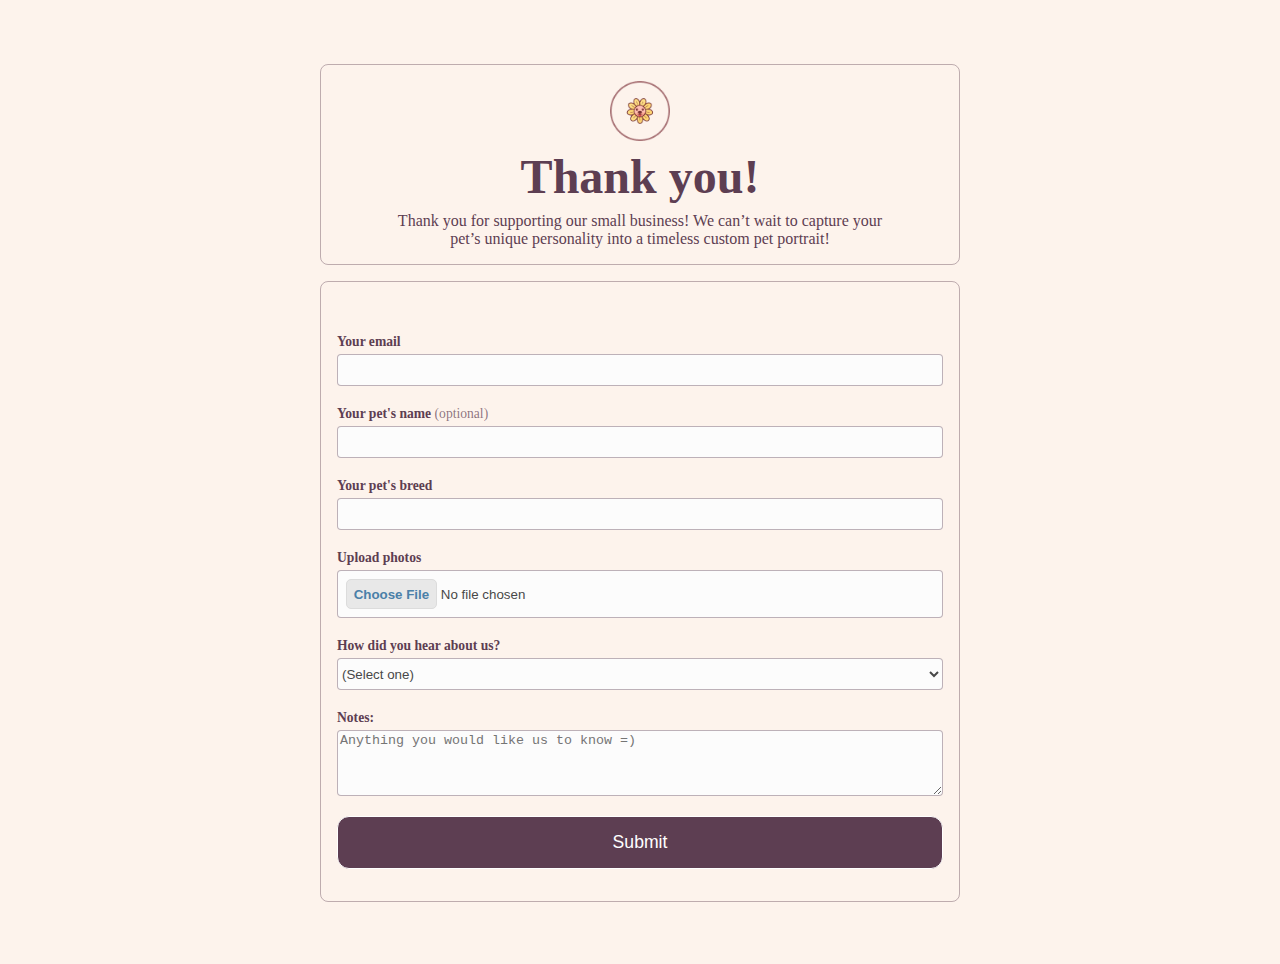
==== myCode/fluffles/index.html @ f0359456 "Add files via upload" ====
<!DOCTYPE html>
<html lang="en">

<head>
    <meta charset="UTF-8" />
    <title>Pet Info Form</title>
    <link rel="stylesheet" href="styles.css" />
</head>

<body>
    <div class="title">
        <img src="images/logo.png" alt="logo">
        <h1>Thank you!</h1>
        <p>Thank you for supporting our small business! We can’t wait to capture your pet’s unique personality into a timeless
        custom pet portrait!</p>
    </div>
    <div class="content">
        <form method="post" action="https://register-demo.freecodecamp.org">
            <fieldset>
                <label for="email" class="bold">Your email
                    <input id="email" name="email" type="email" required /></label>
                <label for="pet-name" class="bold">Your pet's name <span class="light">(optional)</span>
                    <input id="breed" name="breed" type="text" /></label>
                <label for="breed" class="bold">Your pet's breed
                    <input id="breed" name="breed" type="text" /></label>
                <label class="bold" for="pet-picture">Upload photos
                    <input id="pet-picture" type="file" name="file" /></label>
                <label for="referrer" class="bold">How did you hear about us?
                    <select id="referrer" name="referrer">
                        <option value="">(Select one)</option>
                        <option value="1">In-person</option>
                        <option value="2">Instagram</option>
                        <option value="4">Other</option>
                    </select>
                </label>
                <label for="bio" class="bold">Notes:
                    <textarea id="bio" name="bio" rows="4" cols="2"
                        placeholder="Anything you would like us to know =)"></textarea>
                </label>
            </fieldset>
            <input type="submit" value="Submit" />
        </form>
    </div>
</body>
<script src="scripts.js"></script>

</html>
---- myCode/fluffles/styles.css ----
body {
    width: 100%;
    height: 100vh;
    margin: 0;
    background-color: #FDF3EC;
    color: #f5f6f7;
    font-family: Inter;
    font-size: 16px;

* {
    box-sizing: border-box;
}

.title {
    display: flex;
    color: #5D3E52;
    flex-direction: column;
    align-items: center;
    padding: 1rem 1rem;
    border-radius: 8px;
    max-width: 50%;
    margin: 4rem auto 0 auto;
    border: 1px solid #5d3e5265;
}

.title h1 {
    font-family: Playfair Display;
    font-size: 3rem;;
}

.bold {
    font-weight: 700;
}

.light {
    font-weight: 400;
    color: #5d3e52b5;
}

.title img {
    width: 60px;
}

.title p {
    color: #5D3E52;
    max-width: 80%;
}

.content {
    border: 1px solid #5d3e5265;;
    max-width: 50%;
    margin: 1rem auto;
    padding: 1rem 1rem;
    margin-top: 1rem;
    border-radius: 8px;
}

h1,
p {
    margin: 1em auto;
    text-align: center;
    margin-bottom: 0;
    margin-top: 0.5rem;
}

form {
    max-width: 100%;
    margin: 0 auto;
    padding-bottom: 1rem;
}

fieldset {
    border: none;
    padding: 1rem 0;
    color: #5D3E52;
    margin: 0;
}

label {
    display: block;
    font-size: 0.85rem;
    margin-top: 1.25rem;
}



input,
textarea, select {
    background-color: rgb(252, 252, 252);
    border: 1px solid #5d3e5265;;
    color: #484848;
    border-radius: 4px;
    width: 100%;
    margin: .25rem 0 0 0;
    width: 100%;
    min-height: 2rem;
}


input[type=submit] {
    border-radius: 12px;
    display: block;
    width: 100%;
    margin: 0 auto;
    min-height: 3em;
    font-size: 1.1rem;
    background-color: #5D3E52;
    border-color: white;
    color: white;
}
input[type=submit]:hover {
    display: block;
    width: 100%;
    margin: 0 auto;
    min-height: 3em;
    font-size: 1.1rem;
    background-color: #4b3042;
    border-color: #653f58;
    color: white;
    cursor: pointer;
}

input[type=file] {
    padding: 8px;
}

input::file-selector-button {
    font-weight: bold;
    background-color: #e8e8e8;
    color: rgb(75, 128, 168);
    padding: 0.5em;
    border: thin solid rgb(220, 220, 220);
    border-radius: 5px;
    cursor: pointer;
}

input::file-selector-button:hover {
    background-color: #d8d9da;
    color: rgb(100, 100, 100);
    font-weight: bold;
    padding: 0.5em;
    border: thin solid rgb(220, 220, 220);
    border-radius: 5px;
}

#profile-picture {
    color: black;
    
}

.inline {
    display: inline;
}

a {
    color: #dfdfe2;
}
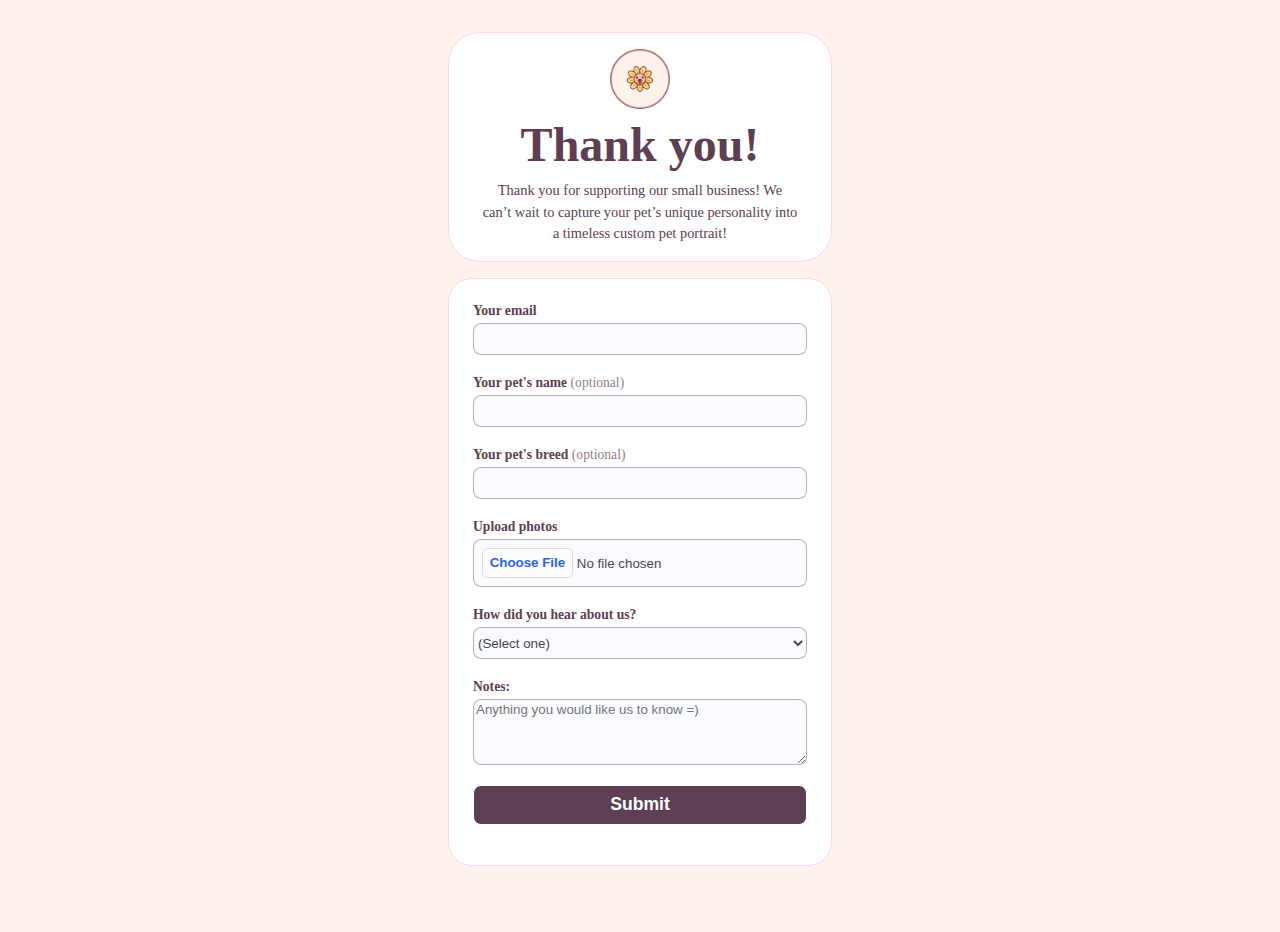
==== commit e6ec3f9c: "Update index.html" ====
--- a/myCode/fluffles/index.html
+++ b/myCode/fluffles/index.html
@@ -15,13 +15,13 @@
         custom pet portrait!</p>
     </div>
     <div class="content">
-        <form method="post" action="https://register-demo.freecodecamp.org">
+        <form method="post" action="https://google.com">
             <fieldset>
                 <label for="email" class="bold">Your email
                     <input id="email" name="email" type="email" required /></label>
                 <label for="pet-name" class="bold">Your pet's name <span class="light">(optional)</span>
                     <input id="breed" name="breed" type="text" /></label>
-                <label for="breed" class="bold">Your pet's breed
+                <label for="breed" class="bold">Your pet's breed <span class="light">(optional)</span>
                     <input id="breed" name="breed" type="text" /></label>
                 <label class="bold" for="pet-picture">Upload photos
                     <input id="pet-picture" type="file" name="file" /></label>
@@ -44,4 +44,4 @@
 </body>
 <script src="scripts.js"></script>
 
-</html>+</html>
--- a/myCode/fluffles/styles.css
+++ b/myCode/fluffles/styles.css
@@ -11,18 +11,33 @@
     box-sizing: border-box;
 }
 
+*:focus {
+    outline: none;
+}
+
 .title {
+    background-color: white;
     display: flex;
     color: #5D3E52;
     flex-direction: column;
     align-items: center;
     padding: 1rem 1rem;
-    border-radius: 8px;
-    max-width: 50%;
-    margin: 4rem auto 0 auto;
-    border: 1px solid #5d3e5265;
-}
-
+    border-radius: 32px;
+    max-width: 30%;
+    margin: 2rem auto 0 auto;
+    border: 1px solid #FBD6F1;
+}
+
+.content {
+    background-color: white;
+    border: 1px solid #FBD6F1;
+    max-width: 30%;
+    margin: 1rem auto;
+    padding: 1.5rem 1.5rem;
+    margin-top: 1rem;
+    margin-bottom: .5rem;
+    border-radius: 24px;
+}
 .title h1 {
     font-family: Playfair Display;
     font-size: 3rem;;
@@ -43,17 +58,11 @@
 
 .title p {
     color: #5D3E52;
-    max-width: 80%;
-}
-
-.content {
-    border: 1px solid #5d3e5265;;
-    max-width: 50%;
-    margin: 1rem auto;
-    padding: 1rem 1rem;
-    margin-top: 1rem;
-    border-radius: 8px;
-}
+    max-width: 90%;
+    font-size: .9rem;
+    line-height: 150%;
+}
+
 
 h1,
 p {
@@ -71,10 +80,11 @@
 
 fieldset {
     border: none;
-    padding: 1rem 0;
+    padding: 0;
     color: #5D3E52;
-    margin: 0;
-}
+    margin: 0 0 1rem 0;
+}
+
 
 label {
     display: block;
@@ -82,14 +92,18 @@
     margin-top: 1.25rem;
 }
 
+label:first-of-type {
+    margin-top: 0;
+}
+
 
 
 input,
 textarea, select {
-    background-color: rgb(252, 252, 252);
+    background-color: #f9fbff;
     border: 1px solid #5d3e5265;;
     color: #484848;
-    border-radius: 4px;
+    border-radius: 8px;
     width: 100%;
     margin: .25rem 0 0 0;
     width: 100%;
@@ -97,12 +111,55 @@
 }
 
 
+textarea {
+    font-family: sans-serif;
+}
+
+textarea:focus {
+    
+    border: 2px solid #5d3e52b6;
+    color: #5d3e52b6;
+    background-color: white;
+    box-shadow: 0px 0px 2px 0px rgba(93, 62, 82, 0.21),
+        0px 0px 4px 0px rgba(93, 62, 82, 0.18),
+        0px 0px 6px 0px rgba(93, 62, 82, 0.11),
+        0px 0px 6px 0px rgba(93, 62, 82, 0.03),
+        0px 0px 6px 0px rgba(93, 62, 82, 0.00)
+}
+
+input[type=text] {
+        background-color: #f9fbff;
+}
+input[type=text]:focus {
+        border: 2px solid #5d3e52b6;
+        background-color: white;
+        box-shadow: 0px 0px 2px 0px rgba(93, 62, 82, 0.21),
+            0px 0px 4px 0px rgba(93, 62, 82, 0.18),
+            0px 0px 6px 0px rgba(93, 62, 82, 0.11),
+            0px 0px 6px 0px rgba(93, 62, 82, 0.03),
+            0px 0px 6px 0px rgba(93, 62, 82, 0.00)
+}
+
+input[type=email] {
+    background-color: #f9fbff;
+}
+input[type=email]:focus {
+border: 2px solid #5d3e52b6;
+    background-color: white;
+    box-shadow: 0px 0px 2px 0px rgba(93, 62, 82, 0.21),
+        0px 0px 4px 0px rgba(93, 62, 82, 0.18),
+        0px 0px 6px 0px rgba(93, 62, 82, 0.11),
+        0px 0px 6px 0px rgba(93, 62, 82, 0.03),
+        0px 0px 6px 0px rgba(93, 62, 82, 0.00)
+}
+
 input[type=submit] {
-    border-radius: 12px;
+    border-radius: 8px;
+    font-weight: 600;
     display: block;
     width: 100%;
     margin: 0 auto;
-    min-height: 3em;
+    min-height: 2.25em;
     font-size: 1.1rem;
     background-color: #5D3E52;
     border-color: white;
@@ -112,10 +169,10 @@
     display: block;
     width: 100%;
     margin: 0 auto;
-    min-height: 3em;
+    min-height: 2.25em;
     font-size: 1.1rem;
     background-color: #4b3042;
-    border-color: #653f58;
+    border: 4 px solid #ffffff;
     color: white;
     cursor: pointer;
 }
@@ -126,8 +183,8 @@
 
 input::file-selector-button {
     font-weight: bold;
-    background-color: #e8e8e8;
-    color: rgb(75, 128, 168);
+    background-color: hsl(0, 0%, 99%);
+    color: #2666e7;
     padding: 0.5em;
     border: thin solid rgb(220, 220, 220);
     border-radius: 5px;
@@ -135,11 +192,19 @@
 }
 
 input::file-selector-button:hover {
-    background-color: #d8d9da;
-    color: rgb(100, 100, 100);
+    background-color: hsl(0, 5%, 97%);
+    color: hsl(220, 75%, 45%);
     font-weight: bold;
     padding: 0.5em;
-    border: thin solid rgb(220, 220, 220);
+    border: 1px solid hsl(217, 81%, 80%);
+    border-radius: 5px;
+}
+input::file-selector-button:active {
+    background-color: hsl(0, 5%, 95%);
+    color: hsl(220, 75%, 35%);
+    font-weight: bold;
+    padding: 0.5em;
+    border: 1px solid hsl(217, 81%, 80%);
     border-radius: 5px;
 }
 
@@ -154,4 +219,4 @@
 
 a {
     color: #dfdfe2;
-}+}
